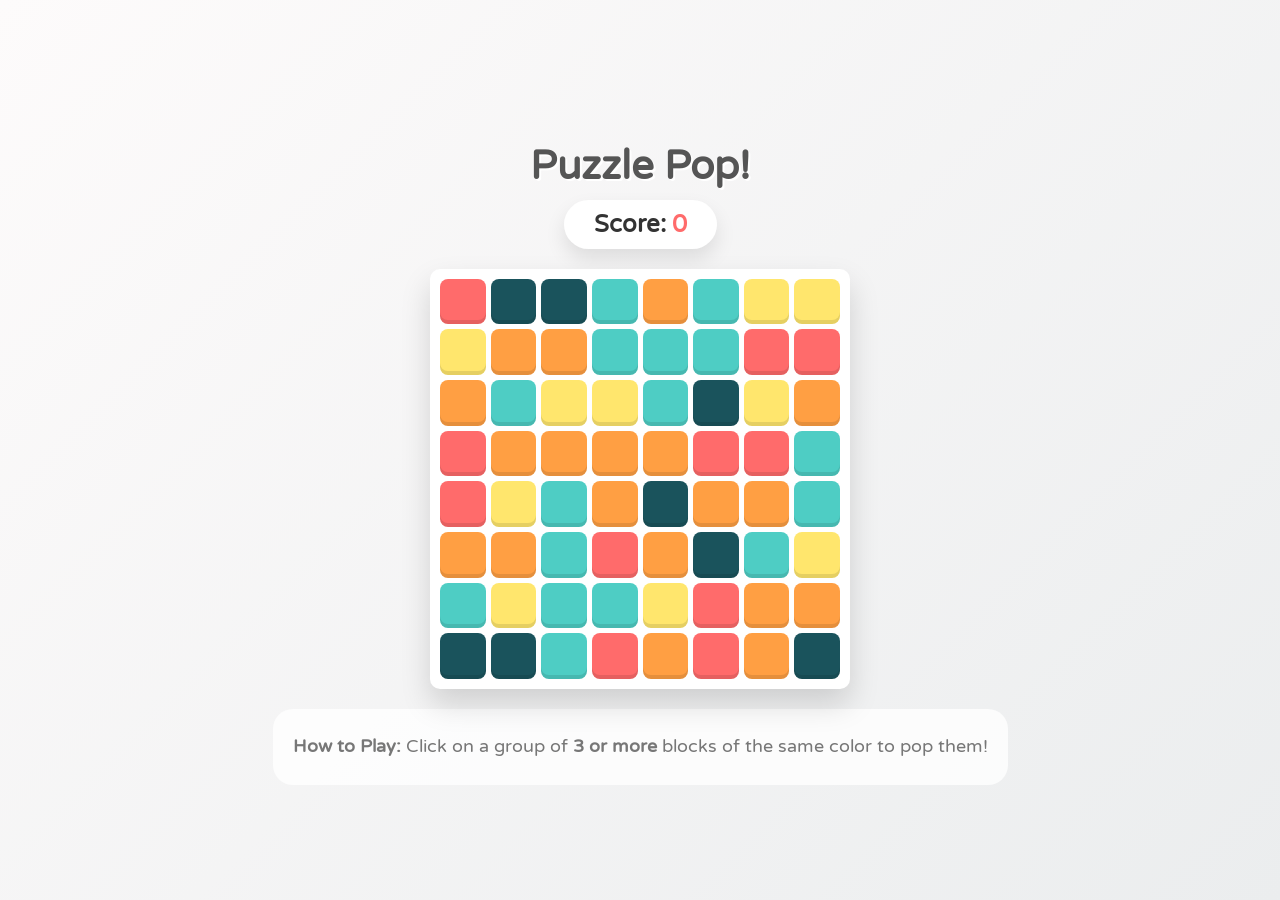
==== puzzle.html @ b4e2d083 "Initial commit: Sci-Fi Shooter and Puzzle Game" ====
<!DOCTYPE html>
<html lang="ja">

<head>
    <meta charset="UTF-8">
    <title>Colorful Puzzle</title>
    <style>
        body {
            margin: 0;
            height: 100vh;
            display: flex;
            flex-direction: column;
            align-items: center;
            justify-content: center;
            background: linear-gradient(135deg, #fdfbfb 0%, #ebedee 100%);
            font-family: 'Varela Round', sans-serif;
            overflow: hidden;
        }

        h1 {
            color: #555;
            margin-bottom: 10px;
            font-size: 2.5rem;
            text-shadow: 2px 2px 0px #fff;
        }

        #score-board {
            background: white;
            padding: 10px 30px;
            border-radius: 50px;
            box-shadow: 0 10px 20px rgba(0, 0, 0, 0.1);
            font-size: 1.5rem;
            color: #333;
            margin-bottom: 20px;
            font-weight: bold;
        }

        #score {
            color: #ff6b6b;
        }

        #game-container {
            position: relative;
            width: 400px;
            height: 400px;
            background: #fff;
            border-radius: 10px;
            box-shadow: 0 15px 30px rgba(0, 0, 0, 0.15);
            padding: 10px;
            display: grid;
            grid-template-columns: repeat(8, 1fr);
            grid-template-rows: repeat(8, 1fr);
            gap: 5px;
            user-select: none;
        }

        .block {
            width: 100%;
            height: 100%;
            border-radius: 8px;
            cursor: pointer;
            transition: transform 0.2s, background-color 0.2s, top 0.3s ease-in;
            position: relative;
            /* For falling animation if we used absolute, but grid handles layout nicely. We'll use transforms for animation or just grid updates. Actually, for smooth falling, absolute positioning is better, but grid is easier for logic. Let's stick to grid for simplicity and use simple fade/scale for now, or maybe a simple drop animation class. */
            /* Redesign: To make them fall smoothly, we need absolute positioning within the grid cells? No, let's just swap colors and animate appearance. */
            /* Better approach for "falling": Just update the grid data and let the UI refresh. For "smoothness", we can add a keyframe when a block "arrives". */
        }

        .block:hover {
            transform: scale(1.1);
            z-index: 10;
            filter: brightness(1.1);
        }

        .block.popping {
            animation: pop 0.3s forwards;
        }

        .block.falling {
            animation: fall 0.3s ease-out;
        }

        @keyframes pop {
            0% {
                transform: scale(1);
                opacity: 1;
            }

            50% {
                transform: scale(1.2);
                opacity: 0.8;
            }

            100% {
                transform: scale(0);
                opacity: 0;
            }
        }

        @keyframes fall {
            from {
                transform: translateY(-50px);
                opacity: 0;
            }

            to {
                transform: translateY(0);
                opacity: 1;
            }
        }

        /* Colors */
        .color-0 {
            background: #ff6b6b;
            box-shadow: inset 0 -4px rgba(0, 0, 0, 0.1);
        }

        /* Red */
        .color-1 {
            background: #4ecdc4;
            box-shadow: inset 0 -4px rgba(0, 0, 0, 0.1);
        }

        /* Teal */
        .color-2 {
            background: #ffe66d;
            box-shadow: inset 0 -4px rgba(0, 0, 0, 0.1);
        }

        /* Yellow */
        .color-3 {
            background: #1a535c;
            box-shadow: inset 0 -4px rgba(0, 0, 0, 0.1);
        }

        /* Dark Blue */
        .color-4 {
            background: #ff9f43;
            box-shadow: inset 0 -4px rgba(0, 0, 0, 0.1);
        }

        /* Orange */
    </style>
    <link href="https://fonts.googleapis.com/css2?family=Varela+Round&display=swap" rel="stylesheet">
</head>

<body>

    <h1>Puzzle Pop!</h1>
    <div id="score-board">Score: <span id="score">0</span></div>
    <div id="game-container"></div>
    <div id="instructions">
        <p><strong>How to Play:</strong> Click on a group of <strong>3 or more</strong> blocks of the same color to pop
            them!</p>
    </div>

    <style>
        #instructions {
            margin-top: 20px;
            color: #777;
            font-size: 1.1rem;
            text-align: center;
            background: rgba(255, 255, 255, 0.8);
            padding: 10px 20px;
            border-radius: 20px;
        }
    </style>

    <script>
        const ROWS = 8;
        const COLS = 8;
        const COLORS = 5;
        const container = document.getElementById('game-container');
        const scoreElement = document.getElementById('score');

        let grid = [];
        let score = 0;
        let isAnimating = false;

        // Initialize Game
        function init() {
            grid = [];
            for (let r = 0; r < ROWS; r++) {
                const row = [];
                for (let c = 0; c < COLS; c++) {
                    row.push(Math.floor(Math.random() * COLORS));
                }
                grid.push(row);
            }
            render();
        }

        // Render Grid
        function render() {
            container.innerHTML = '';
            for (let r = 0; r < ROWS; r++) {
                for (let c = 0; c < COLS; c++) {
                    const block = document.createElement('div');
                    block.className = `block color-${grid[r][c]}`;
                    block.dataset.r = r;
                    block.dataset.c = c;
                    block.onclick = () => handleClick(r, c);
                    container.appendChild(block);
                }
            }
        }

        // Handle Click
        function handleClick(r, c) {
            if (isAnimating) return;

            const color = grid[r][c];
            const matches = findMatches(r, c, color);

            if (matches.length >= 3) {
                isAnimating = true;
                score += matches.length * 10;
                scoreElement.innerText = score;

                // Animate removal
                matches.forEach(({ r, c }) => {
                    const index = r * COLS + c;
                    const block = container.children[index];
                    block.classList.add('popping');
                });

                setTimeout(() => {
                    removeMatches(matches);
                    applyGravity();
                    render(); // Re-render to show new state

                    // Add falling animation class to new/moved blocks could be complex with full re-render
                    // For this simple version, the "pop" is the main feedback.

                    isAnimating = false;

                    // Check if there are no moves? (Optional for advanced polish)
                }, 300);
            }
        }

        // Find connected blocks (Flood Fill)
        function findMatches(r, c, color) {
            const matches = [];
            const visited = new Set();
            const queue = [{ r, c }];
            visited.add(`${r},${c}`);

            while (queue.length > 0) {
                const { r: currR, c: currC } = queue.shift();
                matches.push({ r: currR, c: currC });

                const directions = [
                    { dr: -1, dc: 0 }, { dr: 1, dc: 0 },
                    { dr: 0, dc: -1 }, { dr: 0, dc: 1 }
                ];

                for (const { dr, dc } of directions) {
                    const nr = currR + dr;
                    const nc = currC + dc;

                    if (nr >= 0 && nr < ROWS && nc >= 0 && nc < COLS) {
                        const key = `${nr},${nc}`;
                        if (!visited.has(key) && grid[nr][nc] === color) {
                            visited.add(key);
                            queue.push({ r: nr, c: nc });
                        }
                    }
                }
            }
            return matches;
        }

        // Remove blocks
        function removeMatches(matches) {
            // Sort matches by row descending to handle gravity correctly if we were doing it in-place,
            // but here we just mark them as -1 (empty) first.
            for (const { r, c } of matches) {
                grid[r][c] = -1;
            }
        }

        // Apply Gravity
        function applyGravity() {
            for (let c = 0; c < COLS; c++) {
                let writeRow = ROWS - 1;
                // Move existing blocks down
                for (let r = ROWS - 1; r >= 0; r--) {
                    if (grid[r][c] !== -1) {
                        grid[writeRow][c] = grid[r][c];
                        writeRow--;
                    }
                }
                // Fill top with new random blocks
                while (writeRow >= 0) {
                    grid[writeRow][c] = Math.floor(Math.random() * COLORS);
                    writeRow--;
                }
            }
        }

        init();

    </script>
</body>

</html>
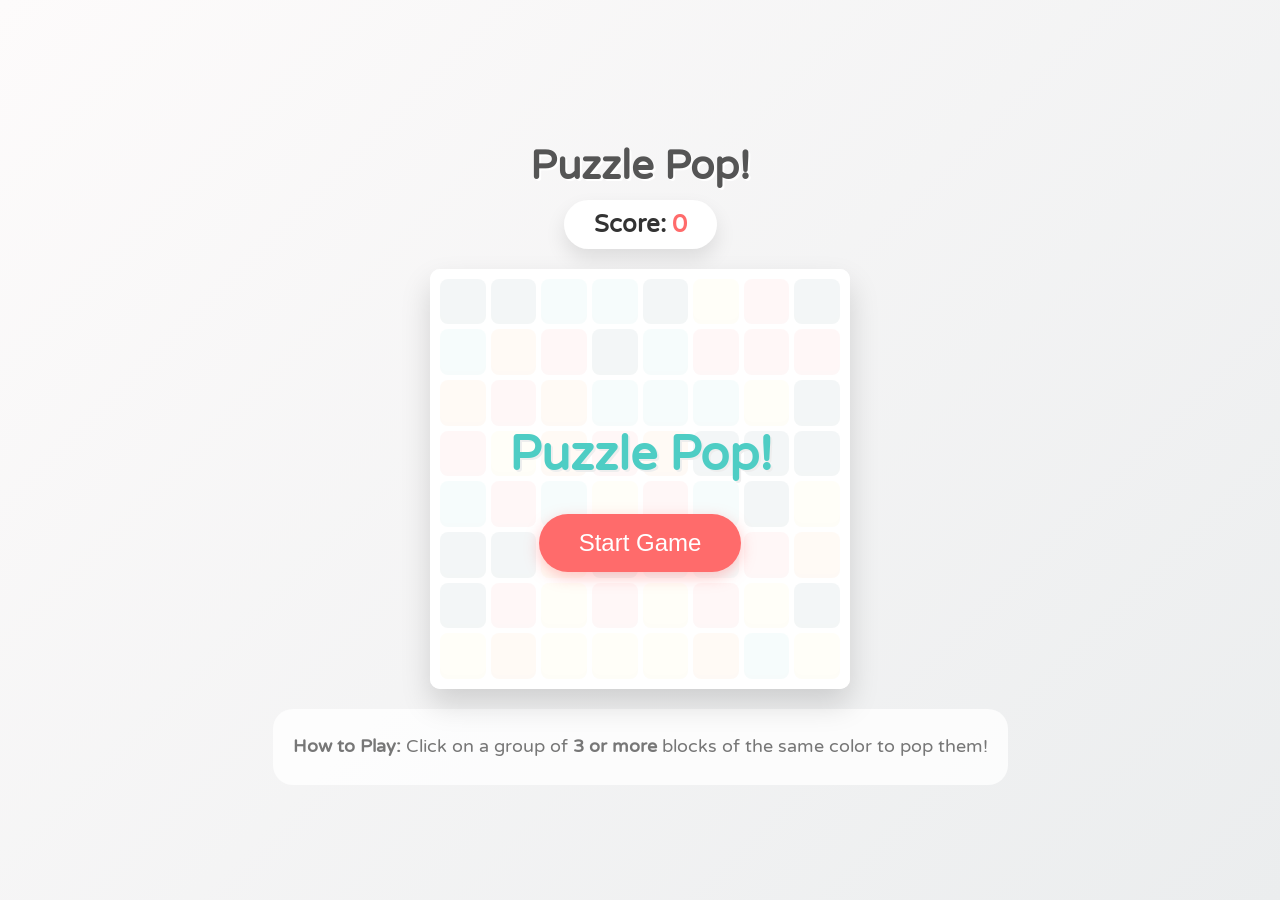
==== commit c291df16: "Update puzzle game: Add start screen, demo mode, particles, and remove sound" ====
--- a/puzzle.html
+++ b/puzzle.html
@@ -15,6 +15,7 @@
             background: linear-gradient(135deg, #fdfbfb 0%, #ebedee 100%);
             font-family: 'Varela Round', sans-serif;
             overflow: hidden;
+            user-select: none;
         }
 
         h1 {
@@ -51,7 +52,6 @@
             grid-template-columns: repeat(8, 1fr);
             grid-template-rows: repeat(8, 1fr);
             gap: 5px;
-            user-select: none;
         }
 
         .block {
@@ -59,11 +59,8 @@
             height: 100%;
             border-radius: 8px;
             cursor: pointer;
-            transition: transform 0.2s, background-color 0.2s, top 0.3s ease-in;
+            transition: transform 0.2s, background-color 0.2s;
             position: relative;
-            /* For falling animation if we used absolute, but grid handles layout nicely. We'll use transforms for animation or just grid updates. Actually, for smooth falling, absolute positioning is better, but grid is easier for logic. Let's stick to grid for simplicity and use simple fade/scale for now, or maybe a simple drop animation class. */
-            /* Redesign: To make them fall smoothly, we need absolute positioning within the grid cells? No, let's just swap colors and animate appearance. */
-            /* Better approach for "falling": Just update the grid data and let the UI refresh. For "smoothness", we can add a keyframe when a block "arrives". */
         }
 
         .block:hover {
@@ -76,10 +73,6 @@
             animation: pop 0.3s forwards;
         }
 
-        .block.falling {
-            animation: fall 0.3s ease-out;
-        }
-
         @keyframes pop {
             0% {
                 transform: scale(1);
@@ -97,18 +90,6 @@
             }
         }
 
-        @keyframes fall {
-            from {
-                transform: translateY(-50px);
-                opacity: 0;
-            }
-
-            to {
-                transform: translateY(0);
-                opacity: 1;
-            }
-        }
-
         /* Colors */
         .color-0 {
             background: #ff6b6b;
@@ -140,21 +121,30 @@
         }
 
         /* Orange */
-    </style>
-    <link href="https://fonts.googleapis.com/css2?family=Varela+Round&display=swap" rel="stylesheet">
-</head>
-
-<body>
-
-    <h1>Puzzle Pop!</h1>
-    <div id="score-board">Score: <span id="score">0</span></div>
-    <div id="game-container"></div>
-    <div id="instructions">
-        <p><strong>How to Play:</strong> Click on a group of <strong>3 or more</strong> blocks of the same color to pop
-            them!</p>
-    </div>
-
-    <style>
+
+        /* Particles */
+        .particle {
+            position: absolute;
+            width: 10px;
+            height: 10px;
+            border-radius: 50%;
+            pointer-events: none;
+            animation: particle-anim 0.6s ease-out forwards;
+            z-index: 100;
+        }
+
+        @keyframes particle-anim {
+            0% {
+                transform: translate(0, 0) scale(1);
+                opacity: 1;
+            }
+
+            100% {
+                transform: translate(var(--tx), var(--ty)) scale(0);
+                opacity: 0;
+            }
+        }
+
         #instructions {
             margin-top: 20px;
             color: #777;
@@ -164,7 +154,152 @@
             padding: 10px 20px;
             border-radius: 20px;
         }
+
+        /* Overlays */
+        .overlay {
+            position: absolute;
+            top: 0;
+            left: 0;
+            width: 100%;
+            height: 100%;
+            display: none;
+            flex-direction: column;
+            align-items: center;
+            justify-content: center;
+            background: rgba(255, 255, 255, 0.95);
+            z-index: 1000;
+            border-radius: 10px;
+        }
+
+        /* Title Screen */
+        #title-screen {
+            display: flex;
+            /* Initially visible */
+        }
+
+        #title-screen h2 {
+            font-size: 3rem;
+            color: #4ecdc4;
+            margin-bottom: 30px;
+            text-shadow: 2px 2px #eee;
+        }
+
+        .btn {
+            padding: 15px 40px;
+            font-size: 1.5rem;
+            background: #ff6b6b;
+            color: white;
+            border: none;
+            border-radius: 50px;
+            cursor: pointer;
+            box-shadow: 0 5px 15px rgba(255, 107, 107, 0.4);
+            transition: transform 0.1s, box-shadow 0.1s;
+        }
+
+        .btn:hover {
+            transform: translateY(-2px);
+            box-shadow: 0 8px 20px rgba(255, 107, 107, 0.5);
+        }
+
+        .btn:active {
+            transform: translateY(1px);
+        }
+
+        /* Game Over */
+        #game-over h2 {
+            font-size: 3rem;
+            color: #ff6b6b;
+            margin: 0;
+        }
+
+        #game-over p {
+            font-size: 1.5rem;
+            color: #555;
+        }
+
+        /* Demo Mode */
+        #demo-mode {
+            background: rgba(0, 0, 0, 0.3);
+            /* Darker for contrast */
+            pointer-events: none;
+        }
+
+        #demo-text {
+            font-size: 4rem;
+            color: #fff;
+            font-weight: bold;
+            text-shadow: 0 0 10px #ff0000, 0 0 20px #ff0000;
+            transform: rotate(-15deg);
+            animation: blink 1s infinite alternate;
+        }
+
+        #demo-subtext {
+            margin-top: 20px;
+            font-size: 1.5rem;
+            color: #fff;
+            text-shadow: 0 0 5px #000;
+            animation: pulse 2s infinite;
+        }
+
+        @keyframes blink {
+            from {
+                opacity: 1;
+            }
+
+            to {
+                opacity: 0.5;
+            }
+        }
+
+        @keyframes pulse {
+            0% {
+                transform: scale(1);
+            }
+
+            50% {
+                transform: scale(1.1);
+            }
+
+            100% {
+                transform: scale(1);
+            }
+        }
     </style>
+    <link href="https://fonts.googleapis.com/css2?family=Varela+Round&display=swap" rel="stylesheet">
+</head>
+
+<body>
+
+    <h1>Puzzle Pop!</h1>
+    <div id="score-board">Score: <span id="score">0</span></div>
+
+    <div style="position: relative;">
+        <div id="game-container"></div>
+
+        <!-- Title Screen -->
+        <div id="title-screen" class="overlay">
+            <h2>Puzzle Pop!</h2>
+            <button class="btn" onclick="startGame()">Start Game</button>
+        </div>
+
+        <!-- Game Over Screen -->
+        <div id="game-over" class="overlay">
+            <h2>GAME OVER</h2>
+            <p>No more moves!</p>
+            <button class="btn" onclick="returnToTitle()">Play Again</button>
+        </div>
+
+        <!-- Demo Mode Overlay -->
+        <div id="demo-mode" class="overlay">
+            <div id="demo-text">DEMO PLAY</div>
+            <div id="demo-subtext">Click to Start</div>
+        </div>
+    </div>
+
+    <div id="instructions">
+        <p><strong>How to Play:</strong> Click on a group of <strong>3 or more</strong> blocks of the same color to pop
+            them!</p>
+    </div>
 
     <script>
         const ROWS = 8;
@@ -172,25 +307,56 @@
         const COLORS = 5;
         const container = document.getElementById('game-container');
         const scoreElement = document.getElementById('score');
+        const titleScreen = document.getElementById('title-screen');
+        const gameOverScreen = document.getElementById('game-over');
+        const demoScreen = document.getElementById('demo-mode');
 
         let grid = [];
         let score = 0;
         let isAnimating = false;
 
-        // Initialize Game
-        function init() {
+        // Game State: 'TITLE', 'PLAYING', 'DEMO', 'GAMEOVER'
+        let gameState = 'TITLE';
+        let idleTimer;
+
+        // Audio Context
+        const AudioContext = window.AudioContext || window.webkitAudioContext;
+        const audioCtx = new AudioContext();
+
+        function playPopSound(count) {
+            if (audioCtx.state === 'suspended') {
+                audioCtx.resume();
+            }
+            const oscillator = audioCtx.createOscillator();
+            const gainNode = audioCtx.createGain();
+            oscillator.connect(gainNode);
+            gainNode.connect(audioCtx.destination);
+            const baseFreq = 400 + (Math.min(count, 10) * 50);
+            oscillator.type = 'sine';
+            oscillator.frequency.setValueAtTime(baseFreq, audioCtx.currentTime);
+            oscillator.frequency.exponentialRampToValueAtTime(baseFreq * 2, audioCtx.currentTime + 0.1);
+            gainNode.gain.setValueAtTime(0.3, audioCtx.currentTime);
+            gainNode.gain.exponentialRampToValueAtTime(0.01, audioCtx.currentTime + 0.1);
+            oscillator.start();
+            oscillator.stop(audioCtx.currentTime + 0.1);
+        }
+
+        // Initialize Grid (used for both Demo and Game)
+        function initGrid() {
             grid = [];
-            for (let r = 0; r < ROWS; r++) {
-                const row = [];
-                for (let c = 0; c < COLS; c++) {
-                    row.push(Math.floor(Math.random() * COLORS));
-                }
-                grid.push(row);
-            }
+            do {
+                grid = [];
+                for (let r = 0; r < ROWS; r++) {
+                    const row = [];
+                    for (let c = 0; c < COLS; c++) {
+                        row.push(Math.floor(Math.random() * COLORS));
+                    }
+                    grid.push(row);
+                }
+            } while (!hasValidMoves());
             render();
         }
 
-        // Render Grid
         function render() {
             container.innerHTML = '';
             for (let r = 0; r < ROWS; r++) {
@@ -205,60 +371,128 @@
             }
         }
 
-        // Handle Click
+        // --- Game Flow Control ---
+
+        function showTitle() {
+            gameState = 'TITLE';
+            titleScreen.style.display = 'flex';
+            gameOverScreen.style.display = 'none';
+            demoScreen.style.display = 'none';
+            score = 0;
+            scoreElement.innerText = score;
+            initGrid(); // Show a grid in background
+            resetIdleTimer();
+        }
+
+        function startGame() {
+            gameState = 'PLAYING';
+            titleScreen.style.display = 'none';
+            gameOverScreen.style.display = 'none';
+            demoScreen.style.display = 'none';
+            score = 0;
+            scoreElement.innerText = score;
+            initGrid();
+            clearTimeout(idleTimer); // No demo in playing mode
+        }
+
+        function returnToTitle() {
+            showTitle();
+        }
+
+        function startDemoMode() {
+            if (gameState !== 'TITLE') return;
+            gameState = 'DEMO';
+            demoScreen.style.display = 'flex';
+            demoLoop();
+        }
+
+        function stopDemoMode() {
+            if (gameState === 'DEMO') {
+                gameState = 'TITLE';
+                demoScreen.style.display = 'none';
+                // Don't reset grid, just let user see where demo left off or reset?
+                // Usually attract mode resets when you start, but here we just go back to title
+                resetIdleTimer();
+            }
+        }
+
+        // --- Interaction ---
+
         function handleClick(r, c) {
             if (isAnimating) return;
 
+            // If in Demo, any click stops demo
+            if (gameState === 'DEMO') {
+                stopDemoMode();
+                return;
+            }
+
+            // If Title, click on background blocks does nothing (blocked by overlay), 
+            // but if overlay is transparent enough or pointer-events allow...
+            // Actually title overlay blocks clicks.
+
+            if (gameState !== 'PLAYING' && gameState !== 'DEMO') return;
+
+            // Logic for Playing/Demo
             const color = grid[r][c];
             const matches = findMatches(r, c, color);
 
             if (matches.length >= 3) {
-                isAnimating = true;
-                score += matches.length * 10;
-                scoreElement.innerText = score;
-
-                // Animate removal
-                matches.forEach(({ r, c }) => {
-                    const index = r * COLS + c;
-                    const block = container.children[index];
+                processMatch(matches, color);
+            }
+        }
+
+        function processMatch(matches, color) {
+            isAnimating = true;
+            score += matches.length * 10;
+            scoreElement.innerText = score;
+
+            // Sound removed for office play
+            // if (gameState !== 'DEMO') {
+            //    playPopSound(matches.length);
+            // }
+
+            matches.forEach(({ r, c }) => {
+                const index = r * COLS + c;
+                const block = container.children[index];
+                if (block) {
                     block.classList.add('popping');
-                });
-
-                setTimeout(() => {
-                    removeMatches(matches);
-                    applyGravity();
-                    render(); // Re-render to show new state
-
-                    // Add falling animation class to new/moved blocks could be complex with full re-render
-                    // For this simple version, the "pop" is the main feedback.
-
-                    isAnimating = false;
-
-                    // Check if there are no moves? (Optional for advanced polish)
-                }, 300);
-            }
-        }
-
-        // Find connected blocks (Flood Fill)
+                    const rect = block.getBoundingClientRect();
+                    createParticles(rect, color);
+                }
+            });
+
+            setTimeout(() => {
+                removeMatches(matches);
+                applyGravity();
+                render();
+                isAnimating = false;
+
+                if (!hasValidMoves()) {
+                    if (gameState === 'DEMO') {
+                        initGrid(); // Restart demo
+                    } else {
+                        gameState = 'GAMEOVER';
+                        gameOverScreen.style.display = 'flex';
+                    }
+                }
+            }, 300);
+        }
+
+        // --- Core Logic ---
+
         function findMatches(r, c, color) {
             const matches = [];
             const visited = new Set();
             const queue = [{ r, c }];
             visited.add(`${r},${c}`);
-
             while (queue.length > 0) {
                 const { r: currR, c: currC } = queue.shift();
                 matches.push({ r: currR, c: currC });
-
-                const directions = [
-                    { dr: -1, dc: 0 }, { dr: 1, dc: 0 },
-                    { dr: 0, dc: -1 }, { dr: 0, dc: 1 }
-                ];
-
+                const directions = [{ dr: -1, dc: 0 }, { dr: 1, dc: 0 }, { dr: 0, dc: -1 }, { dr: 0, dc: 1 }];
                 for (const { dr, dc } of directions) {
                     const nr = currR + dr;
                     const nc = currC + dc;
-
                     if (nr >= 0 && nr < ROWS && nc >= 0 && nc < COLS) {
                         const key = `${nr},${nc}`;
                         if (!visited.has(key) && grid[nr][nc] === color) {
@@ -271,27 +505,21 @@
             return matches;
         }
 
-        // Remove blocks
         function removeMatches(matches) {
-            // Sort matches by row descending to handle gravity correctly if we were doing it in-place,
-            // but here we just mark them as -1 (empty) first.
             for (const { r, c } of matches) {
                 grid[r][c] = -1;
             }
         }
 
-        // Apply Gravity
         function applyGravity() {
             for (let c = 0; c < COLS; c++) {
                 let writeRow = ROWS - 1;
-                // Move existing blocks down
                 for (let r = ROWS - 1; r >= 0; r--) {
                     if (grid[r][c] !== -1) {
                         grid[writeRow][c] = grid[r][c];
                         writeRow--;
                     }
                 }
-                // Fill top with new random blocks
                 while (writeRow >= 0) {
                     grid[writeRow][c] = Math.floor(Math.random() * COLORS);
                     writeRow--;
@@ -299,7 +527,101 @@
             }
         }
 
-        init();
+        function hasValidMoves() {
+            const visitedGlobal = new Set();
+            for (let r = 0; r < ROWS; r++) {
+                for (let c = 0; c < COLS; c++) {
+                    const key = `${r},${c}`;
+                    if (visitedGlobal.has(key)) continue;
+                    const color = grid[r][c];
+                    const matches = findMatches(r, c, color);
+                    if (matches.length >= 3) return true;
+                    matches.forEach(m => visitedGlobal.add(`${m.r},${m.c}`));
+                }
+            }
+            return false;
+        }
+
+        function createParticles(rect, colorIndex) {
+            const colorMap = ['#ff6b6b', '#4ecdc4', '#ffe66d', '#1a535c', '#ff9f43'];
+            const color = colorMap[colorIndex];
+            const centerX = rect.left + rect.width / 2;
+            const centerY = rect.top + rect.height / 2;
+            for (let i = 0; i < 8; i++) {
+                const particle = document.createElement('div');
+                particle.className = 'particle';
+                particle.style.backgroundColor = color;
+                particle.style.left = centerX + 'px';
+                particle.style.top = centerY + 'px';
+                const angle = Math.random() * Math.PI * 2;
+                const dist = 50 + Math.random() * 50;
+                const tx = Math.cos(angle) * dist + 'px';
+                const ty = Math.sin(angle) * dist + 'px';
+                particle.style.setProperty('--tx', tx);
+                particle.style.setProperty('--ty', ty);
+                document.body.appendChild(particle);
+                setTimeout(() => particle.remove(), 600);
+            }
+        }
+
+        // --- Demo & Idle Logic ---
+
+        function resetIdleTimer() {
+            clearTimeout(idleTimer);
+            if (gameState === 'DEMO') {
+                stopDemoMode();
+            }
+            if (gameState === 'TITLE') {
+                idleTimer = setTimeout(startDemoMode, 5000);
+            }
+        }
+
+        function demoLoop() {
+            if (gameState !== 'DEMO') return;
+
+            if (!isAnimating) {
+                const allMoves = [];
+                const visitedGlobal = new Set();
+                for (let r = 0; r < ROWS; r++) {
+                    for (let c = 0; c < COLS; c++) {
+                        const key = `${r},${c}`;
+                        if (visitedGlobal.has(key)) continue;
+                        const matches = findMatches(r, c, grid[r][c]);
+                        matches.forEach(m => visitedGlobal.add(`${m.r},${m.c}`));
+                        if (matches.length >= 3) allMoves.push({ r, c });
+                    }
+                }
+
+                if (allMoves.length > 0) {
+                    const move = allMoves[Math.floor(Math.random() * allMoves.length)];
+                    // Directly call processMatch to simulate click
+                    processMatch(findMatches(move.r, move.c, grid[move.r][move.c]), grid[move.r][move.c]);
+                } else {
+                    initGrid();
+                }
+            }
+
+            if (gameState === 'DEMO') {
+                setTimeout(demoLoop, 1500);
+            }
+        }
+
+        // Global Listeners
+        window.addEventListener('mousemove', () => {
+            if (gameState === 'DEMO') stopDemoMode();
+            else if (gameState === 'TITLE') resetIdleTimer();
+        });
+        window.addEventListener('mousedown', () => {
+            if (gameState === 'DEMO') stopDemoMode();
+            else if (gameState === 'TITLE') resetIdleTimer();
+        });
+        window.addEventListener('keydown', () => {
+            if (gameState === 'DEMO') stopDemoMode();
+            else if (gameState === 'TITLE') resetIdleTimer();
+        });
+
+        // Start
+        showTitle();
 
     </script>
 </body>
